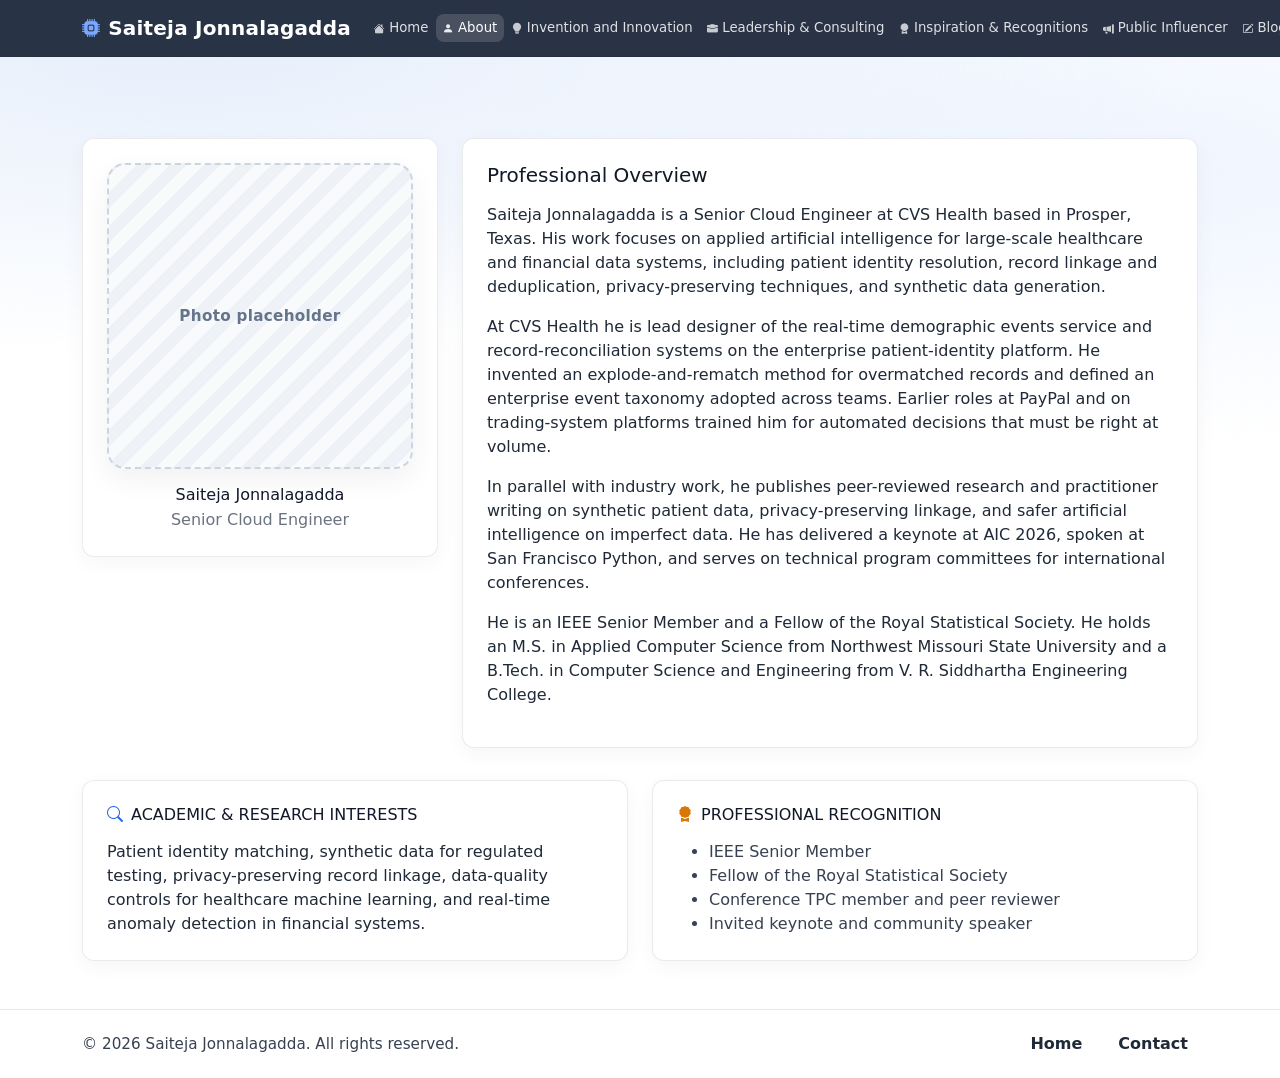
==== about.html @ a38363c2 "Add personal website for saiteja-j.com Static site with BCS evidence pages for invention, inspiring " ====
<!doctype html>
<html lang="en">
<head>
  <link rel="stylesheet" href="style.css">
  <meta charset="utf-8">
  <meta name="viewport" content="width=device-width, initial-scale=1">
  <title>About | Saiteja Jonnalagadda</title>
  <link href="https://cdn.jsdelivr.net/npm/bootstrap@5.3.3/dist/css/bootstrap.min.css" rel="stylesheet">
</head>
<body>
  <nav class="navbar navbar-expand-lg navbar-dark fixed-top glass-nav">
    <div class="container">
      <a class="navbar-brand" href="index.html">Saiteja Jonnalagadda</a>
      <button class="navbar-toggler" type="button" data-bs-toggle="collapse" data-bs-target="#mainNav"
        aria-controls="mainNav" aria-expanded="false" aria-label="Toggle navigation">
        <span class="navbar-toggler-icon"></span>
      </button>
      <div class="collapse navbar-collapse" id="mainNav">
        <ul class="navbar-nav ms-auto align-items-lg-center">
          <li class="nav-item"><a class="nav-link" href="index.html">Home</a></li>
          <li class="nav-item"><a class="nav-link active" href="about.html">About</a></li>
          <li class="nav-item"><a class="nav-link" href="innovation.html">Invention and Innovation</a></li>
          <li class="nav-item"><a class="nav-link" href="leadership_consulting.html">Leadership & Consulting</a></li>
          <li class="nav-item"><a class="nav-link" href="inspiration_recognitions.html">Inspiration & Recognitions</a></li>
          <li class="nav-item"><a class="nav-link" href="public-influencer.html">Public Influencer</a></li>
          <li class="nav-item"><a class="nav-link" href="blogs.html">Blogs</a></li>
        </ul>
      </div>
    </div>
  </nav>

  <main class="container my-5">
    <div class="row g-4 align-items-start">
      <div class="col-lg-4">
        <div class="soft-card p-4 text-center">
          <div class="photo-placeholder mb-3" role="img" aria-label="Photo placeholder">Photo placeholder</div>
          <h2 class="h6 mb-1">Saiteja Jonnalagadda</h2>
          <p class="text-muted mb-0">Senior Cloud Engineer</p>
        </div>
      </div>

      <div class="col-lg-8">
        <div class="soft-card p-4">
          <h2 class="h5 mb-3">Professional Overview</h2>
          <p>
            Saiteja Jonnalagadda is a Senior Cloud Engineer at CVS Health based in Prosper, Texas.
            His work focuses on applied artificial intelligence for large-scale healthcare and financial
            data systems, including patient identity resolution, record linkage and deduplication,
            privacy-preserving techniques, and synthetic data generation.
          </p>
          <p>
            At CVS Health he is lead designer of the real-time demographic events service and
            record-reconciliation systems on the enterprise patient-identity platform. He invented an
            explode-and-rematch method for overmatched records and defined an enterprise event taxonomy
            adopted across teams. Earlier roles at PayPal and on trading-system platforms trained him
            for automated decisions that must be right at volume.
          </p>
          <p>
            In parallel with industry work, he publishes peer-reviewed research and practitioner writing
            on synthetic patient data, privacy-preserving linkage, and safer artificial intelligence on
            imperfect data. He has delivered a keynote at AIC 2026, spoken at San Francisco Python, and
            serves on technical program committees for international conferences.
          </p>
          <p>
            He is an IEEE Senior Member and a Fellow of the Royal Statistical Society. He holds an M.S.
            in Applied Computer Science from Northwest Missouri State University and a B.Tech. in
            Computer Science and Engineering from V. R. Siddhartha Engineering College.
          </p>
        </div>
      </div>
    </div>

    <div class="row g-4 mt-2">
      <div class="col-lg-6">
        <div class="soft-card p-4 h-100">
          <h2 class="h6 text-uppercase mb-3"><i class="bi bi-search me-2 icon-blue"></i>Academic &amp; Research Interests</h2>
          <p class="mb-0">
            Patient identity matching, synthetic data for regulated testing, privacy-preserving record
            linkage, data-quality controls for healthcare machine learning, and real-time anomaly detection
            in financial systems.
          </p>
        </div>
      </div>
      <div class="col-lg-6">
        <div class="soft-card p-4 h-100">
          <h2 class="h6 text-uppercase mb-3"><i class="bi bi-award-fill me-2 icon-amber"></i>Professional Recognition</h2>
          <ul class="mb-0">
            <li>IEEE Senior Member</li>
            <li>Fellow of the Royal Statistical Society</li>
            <li>Conference TPC member and peer reviewer</li>
            <li>Invited keynote and community speaker</li>
          </ul>
        </div>
      </div>
    </div>
  </main>

  <footer class="site-footer">
    <div class="container footer-inner">
      <div class="footer-left">
        © <span id="year">2026</span> Saiteja Jonnalagadda. All rights reserved.
      </div>
      <nav class="footer-nav">
        <a href="index.html">Home</a>
        <a href="contact.html">Contact</a>
      </nav>
    </div>
  </footer>

  <script src="https://cdn.jsdelivr.net/npm/bootstrap@5.3.3/dist/js/bootstrap.bundle.min.js"></script>
  <script src="script.js"></script>
</body>
</html>
---- style.css ----
@import url("https://cdn.jsdelivr.net/npm/bootstrap-icons@1.11.3/font/bootstrap-icons.min.css");

    :root {
        --bg: #0b1220;
        --glass: rgba(10, 16, 32, .88);
        --stroke: rgba(255, 255, 255, .12);
        --text: rgba(255, 255, 255, .92);
        --muted: rgba(255, 255, 255, .70);
        --accent: rgba(122, 167, 255, .95);
        --accentSoft: rgba(122, 167, 255, .22);
        --card: rgba(255, 255, 255, .06);
    }

    .navbar .nav-link.active,
.navbar .nav-link[aria-current="page"] {
  color: #ffffff;
  background: rgba(255, 255, 255, 0.15);
  border-radius: 8px;
}

    html,
    body {
        background:
            radial-gradient(ellipse 140% 55% at 15% 0%,
                rgba(210, 225, 248, 0.55),
                transparent 55%),
            radial-gradient(ellipse 100% 45% at 88% 12%,
                rgba(228, 238, 255, 0.6),
                transparent 60%),
            #ffffff;

        color: #1f2937;
        font-family: system-ui, -apple-system, Segoe UI, Roboto, Arial, sans-serif;
        padding-top: 45px;
    }

    /* NAV */
    .glass-nav {
        background: rgba(30, 41, 59, 0.95);
        /* deep slate */
        border-bottom: 1px solid rgba(0, 0, 0, .08);
        backdrop-filter: blur(6px);
    }

    .navbar-brand {
        font-weight: 700;
        letter-spacing: .2px;
    }

    .nav-link {
        color: rgba(255, 255, 255, .85) !important;
        border-radius: 999px;
        padding: .45rem .8rem !important;
    }

    .nav-link.active,
    .nav-link:hover {
        color: #ffffff !important;
        background: rgba(255, 255, 255, .18);
    }

    /* HERO */
    .hero {
        position: relative;
        overflow: hidden;
        border-bottom: 1px solid var(--stroke);
        padding: 40px 0 44px;
        color: #1f2937 !important;
        /* slate-800 */
    }

    .hero p {
        color: #374151;
        /* slate-700 */
        font-size: 1.05rem;
        max-width: 60ch;
    }

    .hero:before {
        content: "";
        position: absolute;
        inset: -80px -80px auto -80px;
        height: 360px;
        background:
            radial-gradient(520px 260px at 25% 40%, rgba(122, 167, 255, .32), transparent 60%),
            radial-gradient(520px 260px at 70% 20%, rgba(165, 110, 255, .22), transparent 55%);
        pointer-events: none;
        filter: blur(2px);
    }

    .hero .container {
        position: relative;
        z-index: 1;
    }

    .kicker {
        color: #6b7280 !important;
        /* slate-500 */
        letter-spacing: 0.12em;
        text-transform: uppercase;
        font-size: 0.75rem;
    }

    .hero h1 {
        font-weight: 800;
        line-height: 1.1;
        margin-bottom: 14px;
        color: #111827 !important;
    }

    .hero p {
        font-size: 1.05rem;
        max-width: 58ch;
        color: #374151 !important;
        /* slate-700 */
        opacity: 1 !important;
    }

    /* CARDS */
    .soft-card {
        background: #ffffff;
        border: 1px solid rgba(0, 0, 0, .08);
        border-radius: 16px;
        box-shadow: 0 6px 20px rgba(0, 0, 0, .04);
    }

    .pill {
        display: inline-flex;
        align-items: center;
        gap: .45rem;
        padding: .4rem .75rem;
        border-radius: 999px;
        background: rgba(255, 255, 255, .06);
        border: 1px solid rgba(255, 255, 255, .10);
        color: rgba(255, 255, 255, .85);
        font-size: .9rem;
    }

    .hero .pill {
        background: #f3f4f6;
        border: 1px solid #e5e7eb;
        color: #374151;
        font-weight: 500;
    }

    .text-muted,
    .text-white-50 {
        color: #6b7280 !important;
    }

    /* BUTTONS */
    .btn-primary {
        background: var(--accent);
        border-color: var(--accent);
        color: #0b1220;
        font-weight: 700;
    }

    .btn-primary:hover {
        filter: brightness(.95);
        color: #0b1220;
    }

    .hero .btn-outline-light {
        color: #374151;
        border-color: #d1d5db;
    }

    .hero .btn-outline-light:hover {
        background: #e5e7eb;
        color: #111827;
    }

    /* FOOTER */
    footer {
        border-top: 1px solid var(--stroke);
        color: rgba(255, 255, 255, .70);
    }

    a.link {
        color: rgba(255, 255, 255, .80);
        text-decoration: none;
    }

    a.link:hover {
        color: #fff;
        text-decoration: underline;
    }

    .quick-links {
        color: #1f2937;
    }

    .quick-links p {
        color: #6b7280;
    }

    .quick-links a {
        color: #2563eb;
        /* blue-600 */
        text-decoration: none;
        font-weight: 500;
    }

    .quick-links a:hover {
        text-decoration: underline;
    }

    .info-card h3 {
        color: #111827;
        /* near-black */
    }

    .info-card p {
        color: #374151;
        font-size: .95rem;
    }

    .info-card code {
        color: #be123c;
        /* rose-700 */
        background: #fff1f2;
        padding: 2px 6px;
        border-radius: 6px;
        font-weight: 600;
    }

    .hero:before {
        background:
            radial-gradient(520px 260px at 20% 40%, rgba(122, 167, 255, .18), transparent 60%),
            radial-gradient(520px 260px at 80% 20%, rgba(165, 110, 255, .14), transparent 55%);
    }



    .site-footer {
        margin-top: 60px;
        background: rgba(255, 255, 255, 0.85);
        /* readable on gradient */
        border-top: 1px solid rgba(17, 24, 39, 0.10);
        backdrop-filter: blur(6px);
    }

    .site-footer {
        margin-top: 48px;
        background: #ffffff;
        border-top: 1px solid #e5e7eb;
    }

    .footer-inner {
        display: flex;
        justify-content: space-between;
        align-items: center;
        padding: 16px 0;
        gap: 12px;
    }

    .footer-left {
        font-size: 0.95rem;
        color: #374151;
    }

    .footer-nav {
        display: flex;
        gap: 16px;
    }

    .footer-nav a {
        text-decoration: none;
        font-weight: 600;
        color: #1f2937;
        padding: 6px 10px;
        border-radius: 8px;
    }

    .footer-nav a:hover {
        background: #f3f4f6;
        color: #111827;
    }

    /* Mobile */
    @media (max-width: 576px) {
        .footer-inner {
            flex-direction: column;
            align-items: flex-start;
        }
    }

    .soft-card,
    .soft-card * {
        color: #1f2937;
        /* slate-800 */
    }

    .soft-card h2,
    .soft-card h3 {
        color: #111827;
        /* near-black for headings */
    }

    .soft-card ul li {
        color: #374151;
        /* slate-700 */
    }


    .hero-title {
  font-size: 3rem;
  font-weight: 600;
}

#animated-text {
  color: #4f8cff;
  border-right: 2px solid #4f8cff;
  padding-right: 4px;
  white-space: nowrap;
}

.profile-photo {
  width: 100%;
  max-width: 850px;          /* ⬅ increased from ~220 */
  aspect-ratio: 1 / 1;
  object-fit: cover;
  border-radius: 18px;
  border: 1px solid #e5e7eb;
  box-shadow: 0 10px 28px rgba(0, 0, 0, 0.12);
}

/* Subtle name styling */
.soft-card h2.h6 {
  color: #111827;
}

.soft-card .text-muted {
  color: #6b7280 !important;
}

/* === BLOG THUMBNAILS === */

.blog-item{
  display: grid;
  grid-template-columns: 72px 1fr;
  gap: 16px;
  padding: 16px 0;
  border-top: 1px solid rgba(17, 24, 39, 0.10);
  align-items: start;
}

.blog-item:first-of-type{
  border-top: 0;
  padding-top: 0;
}

.blog-thumb{
  width: 64px;
  height: 64px;
  object-fit: cover;
  border-radius: 10px;
  border: 1px solid #e5e7eb;
  background: #f8fafc;
}

@media (max-width: 576px){
  .blog-item{
    grid-template-columns: 1fr;
  }

  .blog-thumb{
    width: 100%;
    height: auto;
    max-height: 180px;
  }
}


/* === CERTIFICATE GRID === */

/* === CERTIFICATE GRID (NEAT, SCALABLE) === */

.cert-feature{
  background: linear-gradient(180deg, #ffffff 0%, #f9fafb 100%);
  border: 1px solid #e5e7eb;
}

.cert-grid{
  display: grid;
  grid-template-columns: repeat(auto-fill, minmax(260px, 1fr));
  gap: 18px;
}

/* Each cert is a clickable card */
.cert-card{
  display: block;
  background: #ffffff;
  border: 1px solid #e5e7eb;
  border-radius: 16px;
  padding: 18px;
  text-decoration: none;
  transition: transform .15s ease, box-shadow .15s ease, border-color .15s ease;
}

.cert-card:hover{
  transform: translateY(-2px);
  box-shadow: 0 12px 26px rgba(0,0,0,.08);
  border-color: rgba(37, 99, 235, 0.25);
}

.cert-thumb{
  height: 180px;                 /* landscape preview */
  border-radius: 14px;
  background: #f3f4f6;
  border: 1px solid #e5e7eb;
  overflow: hidden;

  display: flex;
  align-items: center;
  justify-content: center;
  padding: 10px;                 /* small frame */
}

/* Force the image to actually grow to fill the box */
.cert-thumb img{
  width: 100%;
  height: 100%;
  object-fit: contain;           /* don't crop certificate text */
  display: block;

  max-width: none !important;    /* IMPORTANT: remove Bootstrap/old limits */
  max-height: none !important;   /* IMPORTANT: remove Bootstrap/old limits */
}

/* Text */
.cert-title {
  margin-top: 14px;
  font-size: 1.05rem;
  font-weight: 800;
  color: #111827;
}

.cert-meta{
  margin-top: 4px;
  color: #6b7280;
  font-size: 0.85rem;
}

/* Mobile */
@media (max-width: 576px) {
  .cert-thumb {
    height: 220px;            /* still big on mobile */
  }
}


/* === COMPACT PROFESSIONAL CERTS === */

.cert-compact .cert-grid{
  grid-template-columns: repeat(auto-fill, minmax(240px, 1fr)); /* was ~220 */
  gap: 18px;
}

.cert-compact .cert-card {
  display: flex;
  flex-direction: column;
  align-items: center;
  text-align: center;
  opacity: 0.75;
}

.cert-compact .cert-thumb img{
  max-height: 80px;    /* was ~90 */
  width: auto;
  height: auto;
}

.cert-compact .cert-title{
  font-size: 0.95rem;   /* was 0.9 */
  font-weight: 700;
  margin-top: 12px;
}

/* Optional subtle hover — still NOT clickable */
.cert-compact .cert-card:hover {
  opacity: 1;
}

.cert-compact .cert-card:hover img {
  filter: grayscale(0%);
}

.cert-compact .cert-thumb{
  height: 80px;        /* was 120 */
  padding: 12px;
}

.cert-compact .cert-title{
  color: #111827;
}

/* add the conference images */
.soft-card {
    position: relative;
    background: #ffffff;
    border-radius: 12px;
    overflow: hidden;
}

/* Base overlay system */
.soft-card::before {
    content: "";
    position: absolute;
    inset: 0;
    background-size: cover;
    background-position: center;
    background-repeat: no-repeat;
    opacity: 0.09;  /* 🔥 subtle */
    z-index: 0;
}

/* Keep content above image */
.soft-card > * {
    position: relative;
    z-index: 1;
}

/* Conference-specific images */
.iceet-card::before {
    background-image: url("images/conferences/iccet.png");
}

.csc-card::before {
    background-image: url("images/conferences/csc.png");
}

.icca-card::before {
    background-image: url("images/conferences/ICCA.png");
}

.icaic-card::before {
    background-image: url("images/conferences/ICAIC.png");
}

.airc-card::before {
    background-image: url("images/conferences/airc.png");
}


.architecture-img {
  width: 100%;
  height: 350px;
  object-fit: contain;
  display: block;
  margin: 0 auto;
}

/* === PAGE HEADER === */
.page-header {
    padding: 4px 0 28px;
    background: linear-gradient(135deg, rgba(122, 167, 255, .08), rgba(165, 110, 255, .06) 80%);
    border-bottom: 1px solid #e5e7eb;
}

.page-header h1 {
    font-weight: 800;
    font-size: 2rem;
    color: #111827;
    margin-bottom: 8px;
}

.page-subtitle {
    color: #6b7280;
    font-size: 1.05rem;
    max-width: 64ch;
    margin-bottom: 0;
}

/* === BLOG ITEM TEXT === */
.blog-body {
    display: flex;
    flex-direction: column;
    gap: 4px;
}

.blog-title {
    font-weight: 600;
    color: #111827;
    font-size: 0.95rem;
    line-height: 1.45;
}

.blog-meta {
    color: #6b7280;
    font-size: 0.82rem;
}

.blog-link {
    display: inline-flex;
    align-items: center;
    gap: 4px;
    color: #2563eb;
    text-decoration: none;
    font-size: 0.875rem;
    font-weight: 500;
    margin-top: 6px;
}

.blog-link:hover {
    color: #1d4ed8;
    text-decoration: underline;
}

/* === TALK ITEM LIST === */
.talk-item {
    display: grid;
    grid-template-columns: 52px 1fr;
    gap: 14px;
    padding: 14px 0;
    border-top: 1px solid rgba(17, 24, 39, .10);
    align-items: start;
}

.talk-item:first-of-type {
    border-top: 0;
    padding-top: 0;
}

.talk-date {
    font-weight: 700;
    color: #2563eb;
    font-size: 0.88rem;
    padding-top: 3px;
}

.talk-body {
    display: flex;
    flex-direction: column;
    gap: 3px;
}

.talk-links {
    margin-top: 8px;
}


/* === CERT COMPACT DIRECT IMAGE === */
.cert-compact .cert-card > img {
    max-height: 80px;
    width: auto;
    height: auto;
    object-fit: contain;
    display: block;
    margin-bottom: 4px;
}

/* === SMOOTH SCROLL === */
html {
    scroll-behavior: smooth;
}

/* === SCROLL FADE-IN ANIMATION === */
.fade-in-up {
    opacity: 0;
    transform: translateY(20px);
    transition: opacity 0.55s ease, transform 0.55s ease;
}

.fade-in-up.visible {
    opacity: 1;
    transform: none;
}

/* === BACK TO TOP BUTTON === */
#back-to-top {
    position: fixed;
    bottom: 28px;
    right: 28px;
    width: 42px;
    height: 42px;
    background: #1e293b;
    color: #fff;
    border: none;
    border-radius: 50%;
    font-size: 1.3rem;
    line-height: 1;
    box-shadow: 0 4px 14px rgba(0, 0, 0, .22);
    cursor: pointer;
    opacity: 0;
    transform: translateY(10px);
    transition: opacity .3s ease, transform .3s ease, background .2s;
    z-index: 1050;
    display: flex;
    align-items: center;
    justify-content: center;
}

#back-to-top.visible {
    opacity: 1;
    transform: none;
}

#back-to-top:hover {
    background: #334155;
}

/* === NAVBAR SCROLL SHADOW === */
.glass-nav {
    transition: box-shadow .3s ease;
}

.glass-nav.scrolled {
    box-shadow: 0 2px 20px rgba(0, 0, 0, .26);
}

/* === ICON UTILITIES === */
.nav-link .bi {
    font-size: .82em;
    opacity: .88;
    vertical-align: -.05em;
}

/* Zoom hint overlay on talk images */
.talk-zoom-hint {
    position: absolute;
    bottom: 10px;
    right: 10px;
    background: rgba(0, 0, 0, .48);
    color: #fff;
    width: 30px;
    height: 30px;
    border-radius: 7px;
    display: flex;
    align-items: center;
    justify-content: center;
    font-size: .85rem;
    z-index: 3;
    opacity: 0;
    transition: opacity .2s;
    pointer-events: none;
}

.talk-img-wrap:hover .talk-zoom-hint {
    opacity: 1;
}

/* Subtle dark wash on image hover */
.talk-img-wrap::after {
    content: '';
    position: absolute;
    inset: 0;
    background: rgba(0, 0, 0, 0);
    transition: background .2s;
    z-index: 2;
    pointer-events: none;
}

.talk-card-new:hover .talk-img-wrap::after {
    background: rgba(0, 0, 0, .07);
}

/* Icon colours used in section headings */
.icon-blue  { color: #2563eb; }
.icon-green { color: #16a34a; }
.icon-amber { color: #d97706; }
.icon-red   { color: #dc2626; }

/* === SINGLE-ROW NAVBAR === */
@media (min-width: 992px) {
  .navbar .nav-link {
    padding: .28rem .45rem !important;
    font-size: .83rem;
    white-space: nowrap;
  }
  .navbar-brand {
    font-size: .93rem;
    white-space: nowrap;
  }
}
/* === PHOTO PLACEHOLDERS (replace with real images later) === */
.photo-placeholder {
  width: 100%;
  max-width: 850px;
  aspect-ratio: 1 / 1;
  border-radius: 18px;
  border: 2px dashed #cbd5e1;
  background:
    repeating-linear-gradient(
      -45deg,
      #f8fafc,
      #f8fafc 12px,
      #eef2f7 12px,
      #eef2f7 24px
    );
  color: #64748b;
  display: flex;
  align-items: center;
  justify-content: center;
  text-align: center;
  font-size: 0.95rem;
  font-weight: 600;
  letter-spacing: 0.02em;
  box-shadow: 0 10px 28px rgba(0, 0, 0, 0.06);
  margin-left: auto;
  margin-right: auto;
}

.talk-img-placeholder,
.cert-thumb-placeholder,
.blog-thumb-placeholder {
  width: 100%;
  height: 100%;
  min-height: 160px;
  display: flex;
  align-items: center;
  justify-content: center;
  text-align: center;
  color: #94a3b8;
  font-size: 0.85rem;
  font-weight: 600;
  background:
    repeating-linear-gradient(
      -45deg,
      #0f172a,
      #0f172a 14px,
      #1e293b 14px,
      #1e293b 28px
    );
  border: 1px dashed rgba(148, 163, 184, 0.45);
}

.talk-img-wrap .talk-img-placeholder {
  position: absolute;
  inset: 0;
  z-index: 1;
  min-height: 270px;
}

.cert-thumb-placeholder {
  min-height: 180px;
  border-radius: 12px;
  background:
    repeating-linear-gradient(
      -45deg,
      #f8fafc,
      #f8fafc 12px,
      #eef2f7 12px,
      #eef2f7 24px
    );
  color: #64748b;
  border: 1px dashed #cbd5e1;
}

.blog-thumb-placeholder {
  width: 64px;
  height: 64px;
  min-height: 64px;
  border-radius: 10px;
  font-size: 0.65rem;
  line-height: 1.2;
  padding: 4px;
  background:
    repeating-linear-gradient(
      -45deg,
      #f8fafc,
      #f8fafc 8px,
      #eef2f7 8px,
      #eef2f7 16px
    );
  color: #64748b;
  border: 1px dashed #cbd5e1;
}
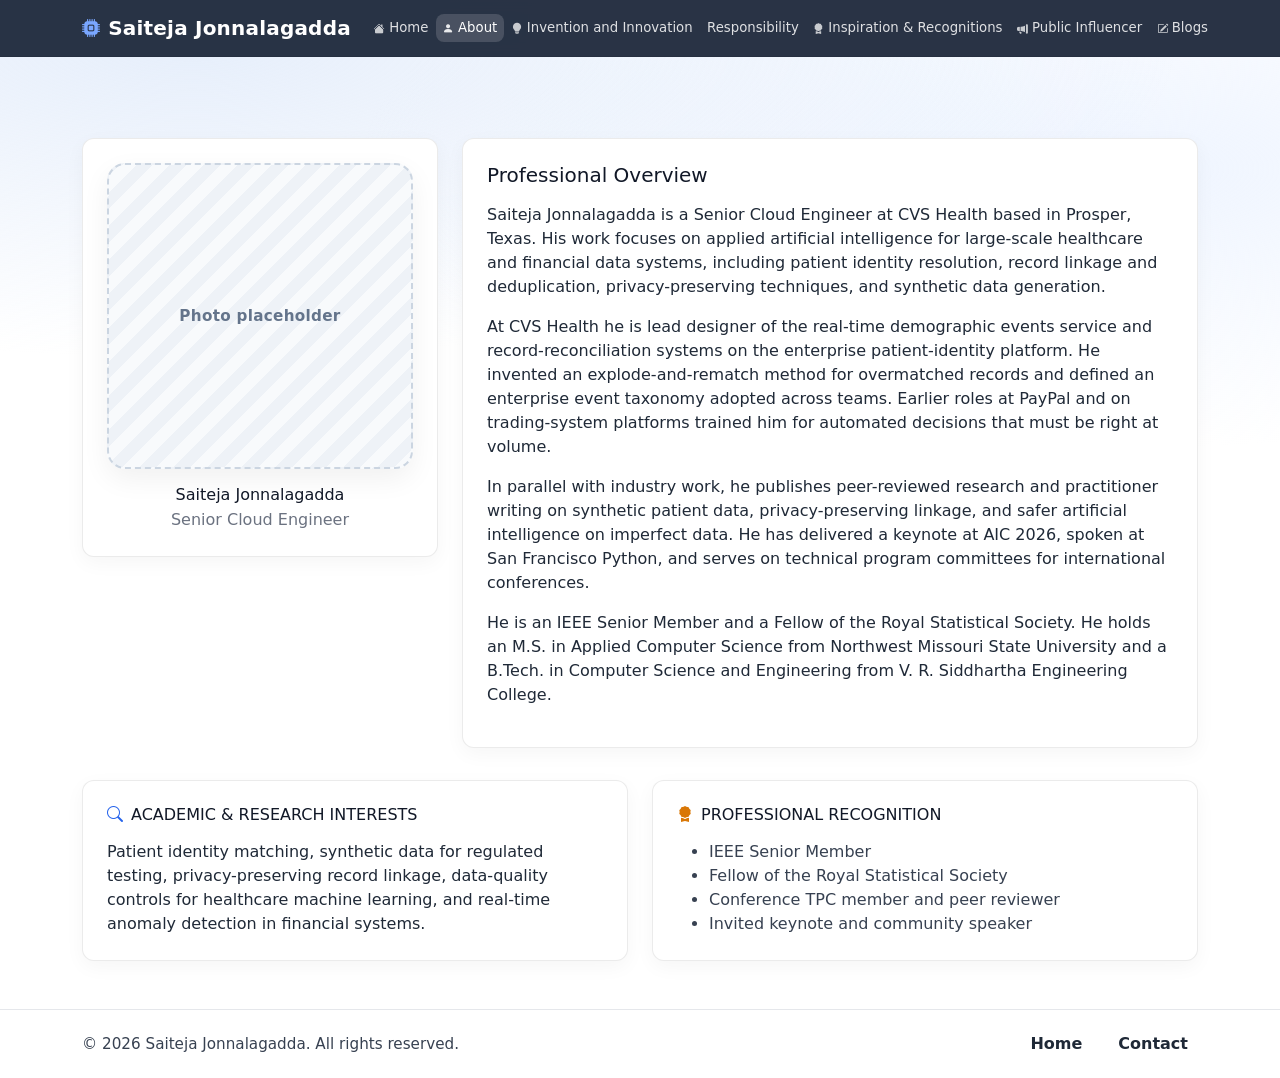
==== commit c0dfc932: "Rename leadership page to responsibility for BCS Statement C Criterion C is Responsibility, not cons" ====
--- a/about.html
+++ b/about.html
@@ -20,7 +20,7 @@
           <li class="nav-item"><a class="nav-link" href="index.html">Home</a></li>
           <li class="nav-item"><a class="nav-link active" href="about.html">About</a></li>
           <li class="nav-item"><a class="nav-link" href="innovation.html">Invention and Innovation</a></li>
-          <li class="nav-item"><a class="nav-link" href="leadership_consulting.html">Leadership & Consulting</a></li>
+          <li class="nav-item"><a class="nav-link" href="responsibility.html">Responsibility</a></li>
           <li class="nav-item"><a class="nav-link" href="inspiration_recognitions.html">Inspiration & Recognitions</a></li>
           <li class="nav-item"><a class="nav-link" href="public-influencer.html">Public Influencer</a></li>
           <li class="nav-item"><a class="nav-link" href="blogs.html">Blogs</a></li>
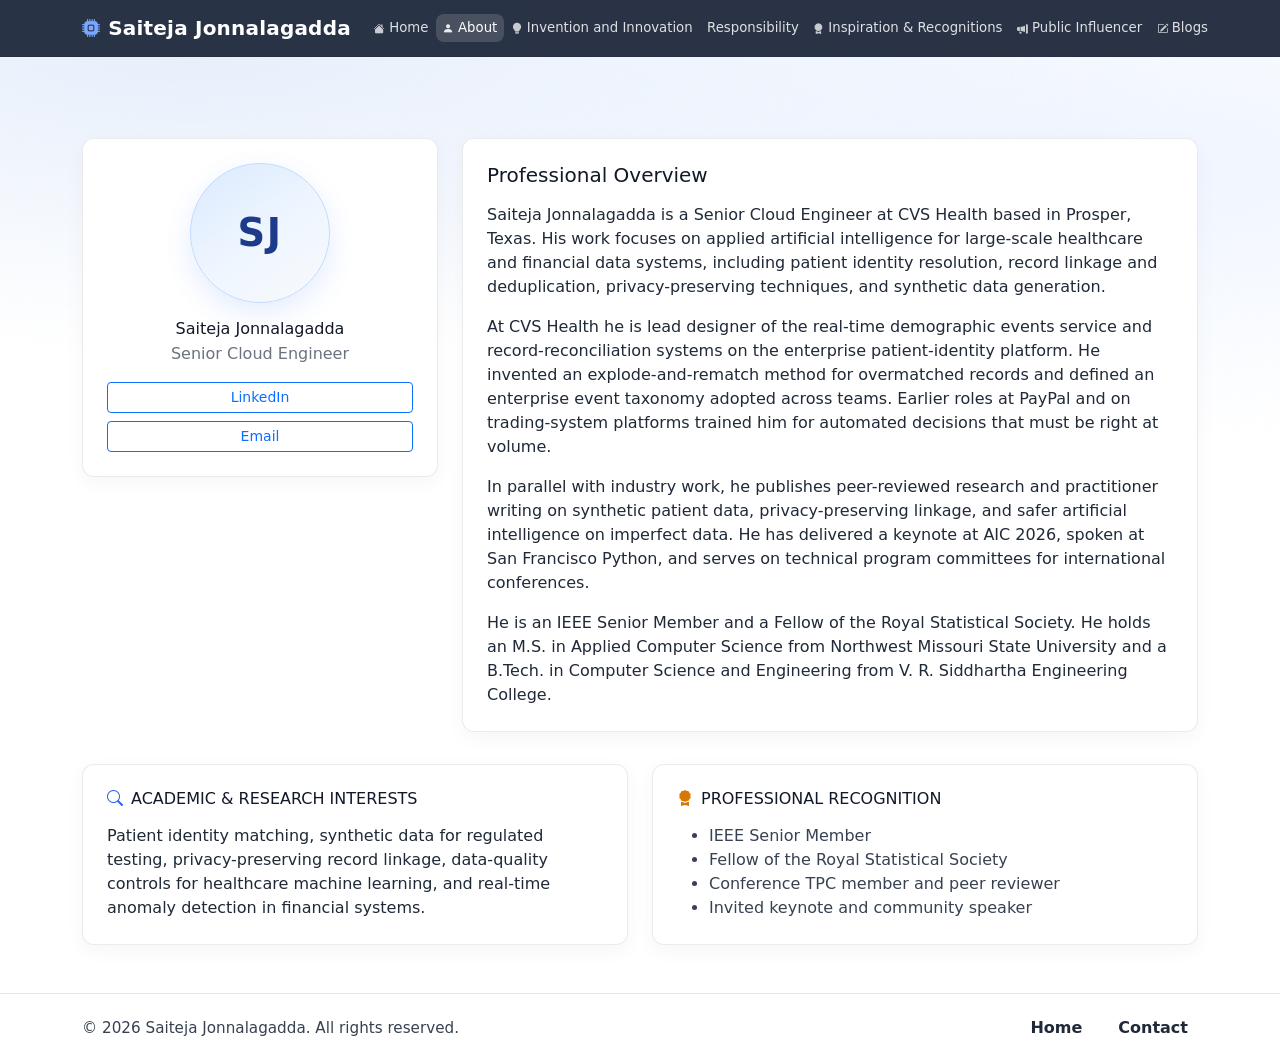
==== commit 6ec2240f: "Remove photo placeholders and polish live site pages. Replace empty image slots with clean text layo" ====
--- a/about.html
+++ b/about.html
@@ -33,9 +33,13 @@
     <div class="row g-4 align-items-start">
       <div class="col-lg-4">
         <div class="soft-card p-4 text-center">
-          <div class="photo-placeholder mb-3" role="img" aria-label="Photo placeholder">Photo placeholder</div>
+          <div class="avatar-initials mb-3" aria-hidden="true">SJ</div>
           <h2 class="h6 mb-1">Saiteja Jonnalagadda</h2>
-          <p class="text-muted mb-0">Senior Cloud Engineer</p>
+          <p class="text-muted mb-3">Senior Cloud Engineer</p>
+          <div class="d-grid gap-2">
+            <a class="btn btn-sm btn-outline-primary" href="https://www.linkedin.com/in/saitejajo/" target="_blank" rel="noopener noreferrer">LinkedIn</a>
+            <a class="btn btn-sm btn-outline-primary" href="mailto:saiteja.jonnalagadda@ieee.org">Email</a>
+          </div>
         </div>
       </div>
 
@@ -61,7 +65,7 @@
             imperfect data. He has delivered a keynote at AIC 2026, spoken at San Francisco Python, and
             serves on technical program committees for international conferences.
           </p>
-          <p>
+          <p class="mb-0">
             He is an IEEE Senior Member and a Fellow of the Royal Statistical Society. He holds an M.S.
             in Applied Computer Science from Northwest Missouri State University and a B.Tech. in
             Computer Science and Engineering from V. R. Siddhartha Engineering College.
--- a/style.css
+++ b/style.css
@@ -774,96 +774,48 @@
     white-space: nowrap;
   }
 }
-/* === PHOTO PLACEHOLDERS (replace with real images later) === */
-.photo-placeholder {
-  width: 100%;
-  max-width: 850px;
-  aspect-ratio: 1 / 1;
-  border-radius: 18px;
-  border: 2px dashed #cbd5e1;
-  background:
-    repeating-linear-gradient(
-      -45deg,
-      #f8fafc,
-      #f8fafc 12px,
-      #eef2f7 12px,
-      #eef2f7 24px
-    );
-  color: #64748b;
+/* === Profile avatar and clean info tiles (no photo placeholders) === */
+.avatar-initials {
+  width: 140px;
+  height: 140px;
+  margin: 0 auto;
+  border-radius: 50%;
   display: flex;
   align-items: center;
   justify-content: center;
-  text-align: center;
-  font-size: 0.95rem;
-  font-weight: 600;
-  letter-spacing: 0.02em;
-  box-shadow: 0 10px 28px rgba(0, 0, 0, 0.06);
-  margin-left: auto;
-  margin-right: auto;
-}
-
-.talk-img-placeholder,
-.cert-thumb-placeholder,
-.blog-thumb-placeholder {
-  width: 100%;
-  height: 100%;
-  min-height: 160px;
-  display: flex;
-  align-items: center;
-  justify-content: center;
-  text-align: center;
-  color: #94a3b8;
-  font-size: 0.85rem;
-  font-weight: 600;
-  background:
-    repeating-linear-gradient(
-      -45deg,
-      #0f172a,
-      #0f172a 14px,
-      #1e293b 14px,
-      #1e293b 28px
-    );
-  border: 1px dashed rgba(148, 163, 184, 0.45);
-}
-
-.talk-img-wrap .talk-img-placeholder {
-  position: absolute;
-  inset: 0;
-  z-index: 1;
-  min-height: 270px;
-}
-
-.cert-thumb-placeholder {
-  min-height: 180px;
-  border-radius: 12px;
-  background:
-    repeating-linear-gradient(
-      -45deg,
-      #f8fafc,
-      #f8fafc 12px,
-      #eef2f7 12px,
-      #eef2f7 24px
-    );
-  color: #64748b;
-  border: 1px dashed #cbd5e1;
-}
-
-.blog-thumb-placeholder {
-  width: 64px;
-  height: 64px;
-  min-height: 64px;
-  border-radius: 10px;
-  font-size: 0.65rem;
-  line-height: 1.2;
-  padding: 4px;
-  background:
-    repeating-linear-gradient(
-      -45deg,
-      #f8fafc,
-      #f8fafc 8px,
-      #eef2f7 8px,
-      #eef2f7 16px
-    );
-  color: #64748b;
-  border: 1px dashed #cbd5e1;
-}
+  font-size: 2.4rem;
+  font-weight: 700;
+  letter-spacing: 0.04em;
+  color: #1e3a8a;
+  background: linear-gradient(145deg, #dbeafe 0%, #eff6ff 55%, #f8fafc 100%);
+  border: 1px solid #bfdbfe;
+  box-shadow: 0 10px 28px rgba(37, 99, 235, 0.12);
+}
+
+.info-tile {
+  padding: 1rem 1.1rem;
+  border-radius: 14px;
+  border: 1px solid #e5e7eb;
+  background: #f8fafc;
+}
+
+.info-tile-title {
+  font-weight: 650;
+  font-size: 0.98rem;
+  color: #111827;
+  margin-bottom: 0.35rem;
+  line-height: 1.4;
+}
+
+.info-tile-meta {
+  font-size: 0.88rem;
+  color: #6b7280;
+  line-height: 1.45;
+}
+
+.blog-item-clean {
+  display: block;
+}
+.blog-item-clean .blog-body {
+  padding: 0;
+}
